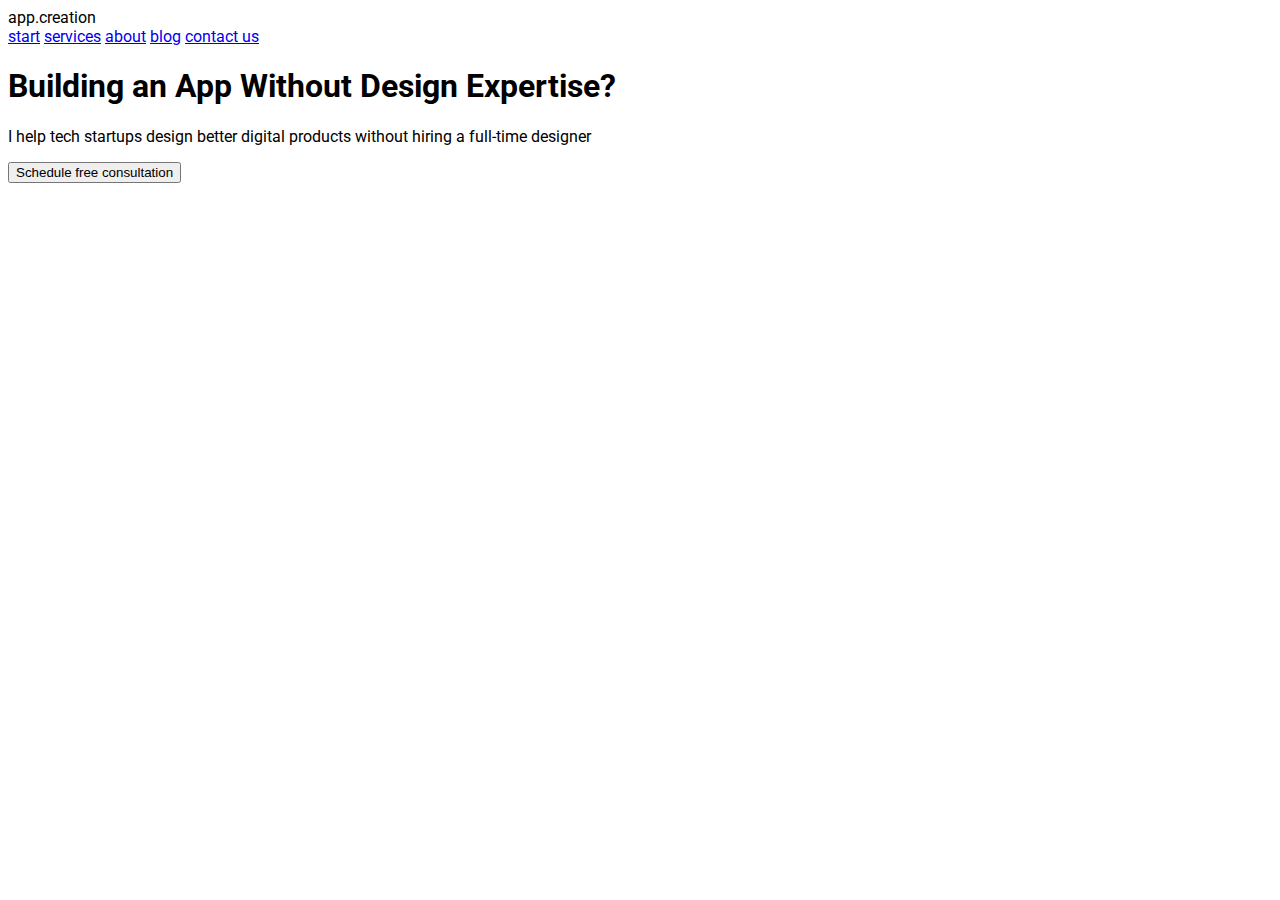
==== index.html @ 3b3ada28 "добавила в nav стиль и откорретировала пробел" ====
<!DOCTYPE html>
<html>
  <head>
    <meta charset="UTF-8">
    <title>HTML структура документа</title>
    <link rel="stylesheet" href="styles.css">
    <link href="https://fonts.googleapis.com/css2?family=Roboto:wght@400;700&display=swap" rel="stylesheet">
  </head>
  <body>
    <header class="header">
        <div class="logo">app.creation</div>
        <nav class="menu">
          <a class="menu__item" href="#">start</a>
          <a class="menu__item" href="#">services</a>
          <a class="menu__item" href="#">about</a>
          <a class="menu__item" href="#">blog</a>
          <a class="menu__item" href="#">contact us</a>
        </nav class="menu">
    </header>
    <section class="main-section">
      <main class="main-content">
        <h1 class="main-content__title">Building an App Without Design Expertise?</h1>
        <p class="main-content__subtitle">I help tech startups design better digital products without hiring a full-time designer</p>
        <button class="main-content__button" type="button" name="button">Schedule free consultation</button>
      </main>
      <div class="image-content">
        <img class="image-content__image" src="" alt="">
      </div>
    </section>
  </body>
</html>
---- styles.css ----
body {
  font-family: 'Roboto';
}
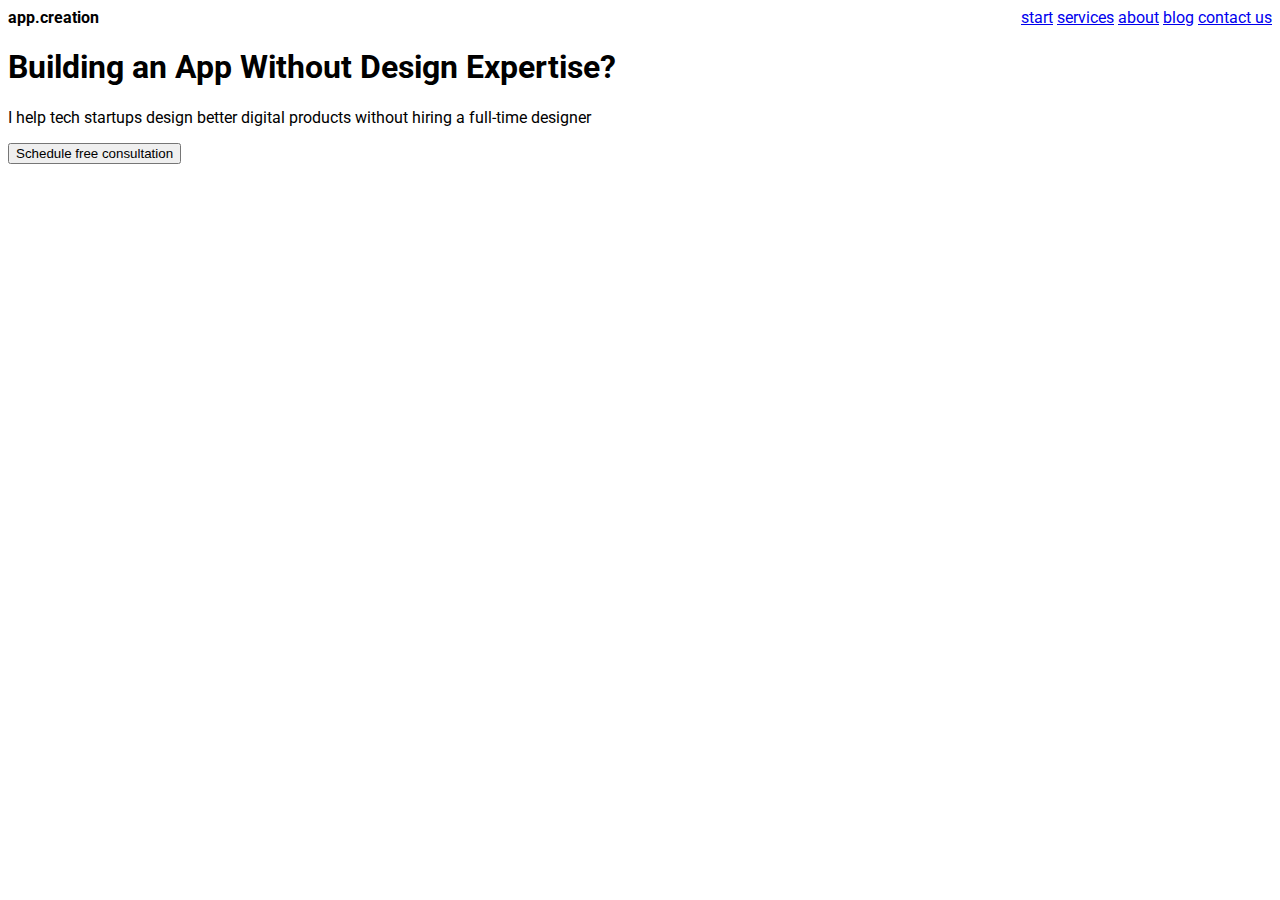
==== commit b3212a6c: "добавила стиль в header" ====
--- a/index.html
+++ b/index.html
@@ -4,7 +4,7 @@
     <meta charset="UTF-8">
     <title>HTML структура документа</title>
     <link rel="stylesheet" href="styles.css">
-    <link href="https://fonts.googleapis.com/css2?family=Roboto:wght@400;700&display=swap" rel="stylesheet">
+    <link href="https://fonts.googleapis.com/css2?family=Roboto:wght@400;500;700&display=swap" rel="stylesheet"> 
   </head>
   <body>
     <header class="header">
--- a/styles.css
+++ b/styles.css
@@ -1,3 +1,12 @@
 body {
   font-family: 'Roboto';
 }
+
+.logo {
+  font-weight: 700;
+}
+
+.header {
+  display: flex;
+  justify-content: space-between;
+}
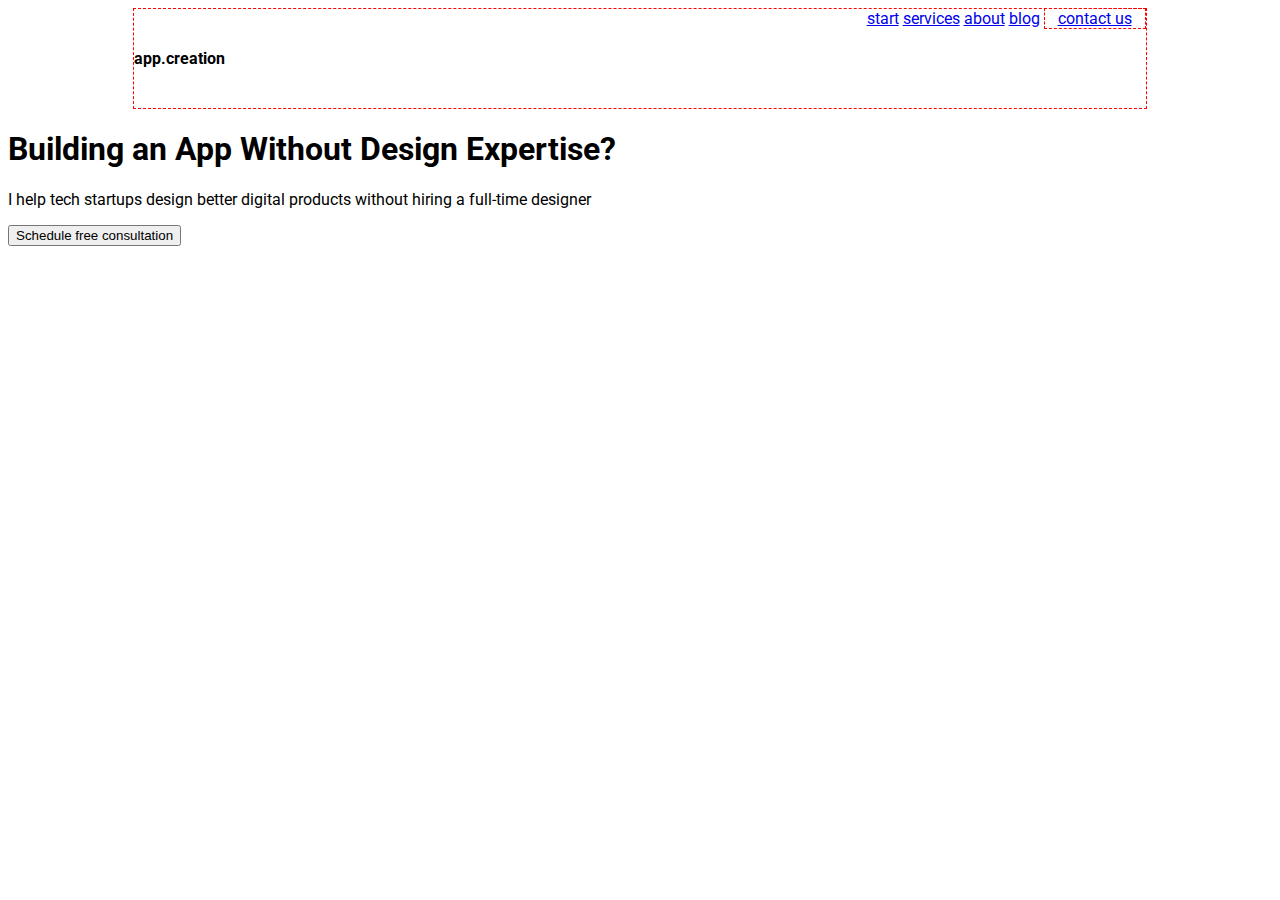
==== commit 9a5b5d0a: "работа со стилями" ====
--- a/index.html
+++ b/index.html
@@ -3,10 +3,11 @@
   <head>
     <meta charset="UTF-8">
     <title>HTML структура документа</title>
+    <link href="https://fonts.googleapis.com/css2?family=Roboto:wght@400;500;700&display=swap" rel="stylesheet">
     <link rel="stylesheet" href="styles.css">
-    <link href="https://fonts.googleapis.com/css2?family=Roboto:wght@400;500;700&display=swap" rel="stylesheet"> 
   </head>
   <body>
+   <div class="wrapper">
     <header class="header">
         <div class="logo">app.creation</div>
         <nav class="menu">
--- a/styles.css
+++ b/styles.css
@@ -4,9 +4,17 @@
 
 .logo {
   font-weight: 700;
+  padding: 40px 0;
 }
-
+.wrapper{
 .header {
   display: flex;
   justify-content: space-between;
+  margin: auto;
+  width: 80%;
+  border: dashed 1px red;
 }
+.menu__item:last-child{
+ padding: 0 13px;
+ border:dashed 1px red;
+}
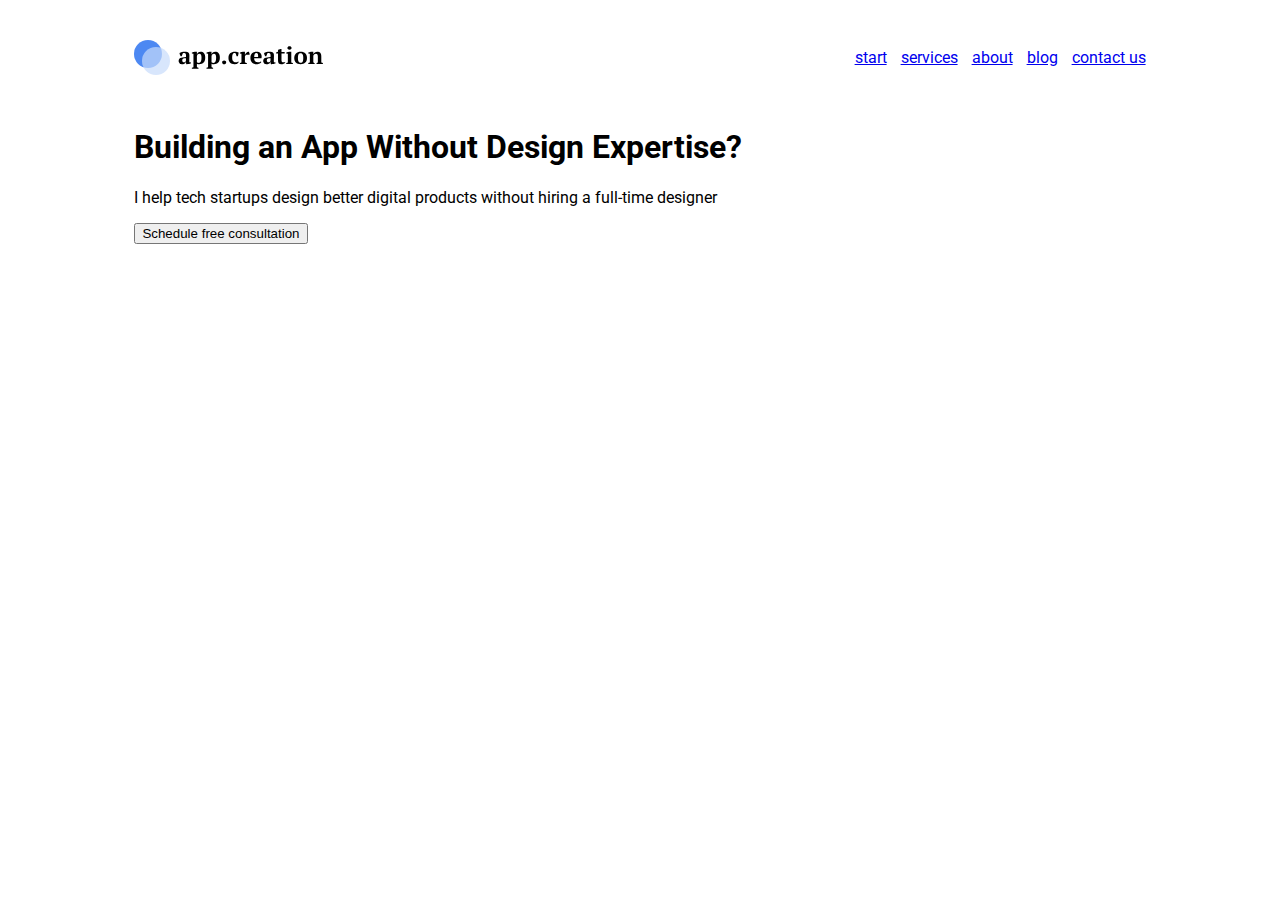
==== commit 2e0e7c16: "добавила логотип" ====
--- a/index.html
+++ b/index.html
@@ -9,7 +9,7 @@
   <body>
    <div class="wrapper">
     <header class="header">
-        <div class="logo">app.creation</div>
+        <div class="logo"></div>
         <nav class="menu">
           <a class="menu__item" href="#">start</a>
           <a class="menu__item" href="#">services</a>
--- a/styles.css
+++ b/styles.css
@@ -1,20 +1,31 @@
 body {
-  font-family: 'Roboto';
+  font-family: 'Roboto';sans-serif;
+  display: flex;
+  justify-content: center;
 }
 
 .logo {
-  font-weight: 700;
-  padding: 40px 0;
+  width: 190px;
+  height: 35px;
+  background: url(img/logo.svg);
 }
+
 .wrapper{
+  width: 80%;
+}
+
 .header {
   display: flex;
   justify-content: space-between;
   margin: auto;
-  width: 80%;
-  border: dashed 1px red;
+  width: 100%;
+  align-items: center;
 }
+
 .menu__item:last-child{
- padding: 0 13px;
- border:dashed 1px red;
+ margin: 0;
 }
+
+.menu {padding: 40px 0;}
+
+.menu__item {margin-right:10px;}
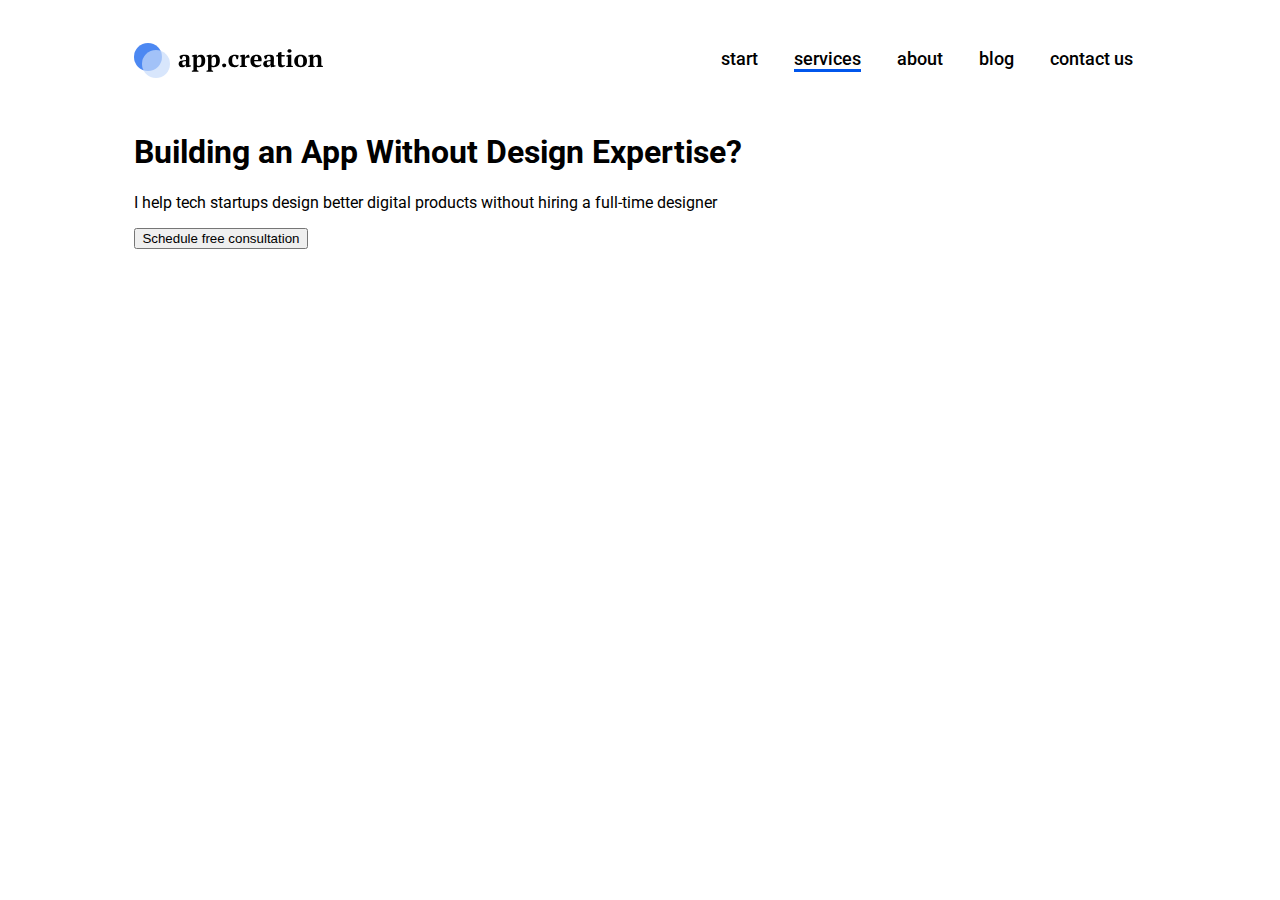
==== commit 4140c700: "настроили шапку" ====
--- a/index.html
+++ b/index.html
@@ -12,7 +12,7 @@
         <div class="logo"></div>
         <nav class="menu">
           <a class="menu__item" href="#">start</a>
-          <a class="menu__item" href="#">services</a>
+          <a class="menu__item menu__item_active" href="#">services</a>
           <a class="menu__item" href="#">about</a>
           <a class="menu__item" href="#">blog</a>
           <a class="menu__item" href="#">contact us</a>
--- a/styles.css
+++ b/styles.css
@@ -1,5 +1,5 @@
 body {
-  font-family: 'Roboto';sans-serif;
+  font-family: 'Roboto', sans-serif;
   display: flex;
   justify-content: center;
 }
@@ -26,6 +26,34 @@
  margin: 0;
 }
 
-.menu {padding: 40px 0;}
+.menu {
+  padding: 40px 0;
+  display: flex;
+}
 
-.menu__item {margin-right:10px;}
+.menu__item {
+ padding: 0 13px;
+ font: 500 18px/21px Roboto, arial, helvetica, sans-serif;
+ color: #000;
+ text-decoration: none;
+ margin-right:10px;
+}
+
+.menu__item:after {
+  display: block;
+  content: "";
+  width: 0;
+  height: 3px;
+  background: #0056EC;
+  opacity: 0;
+  transition: opacity 0.5s, width 0.5s;
+}
+
+.menu__item:hover{
+  opacity: 0.5;
+}
+
+.menu__item:hover::after, .menu__item_active::after {
+  opacity: 1;
+  width: 100%;
+}
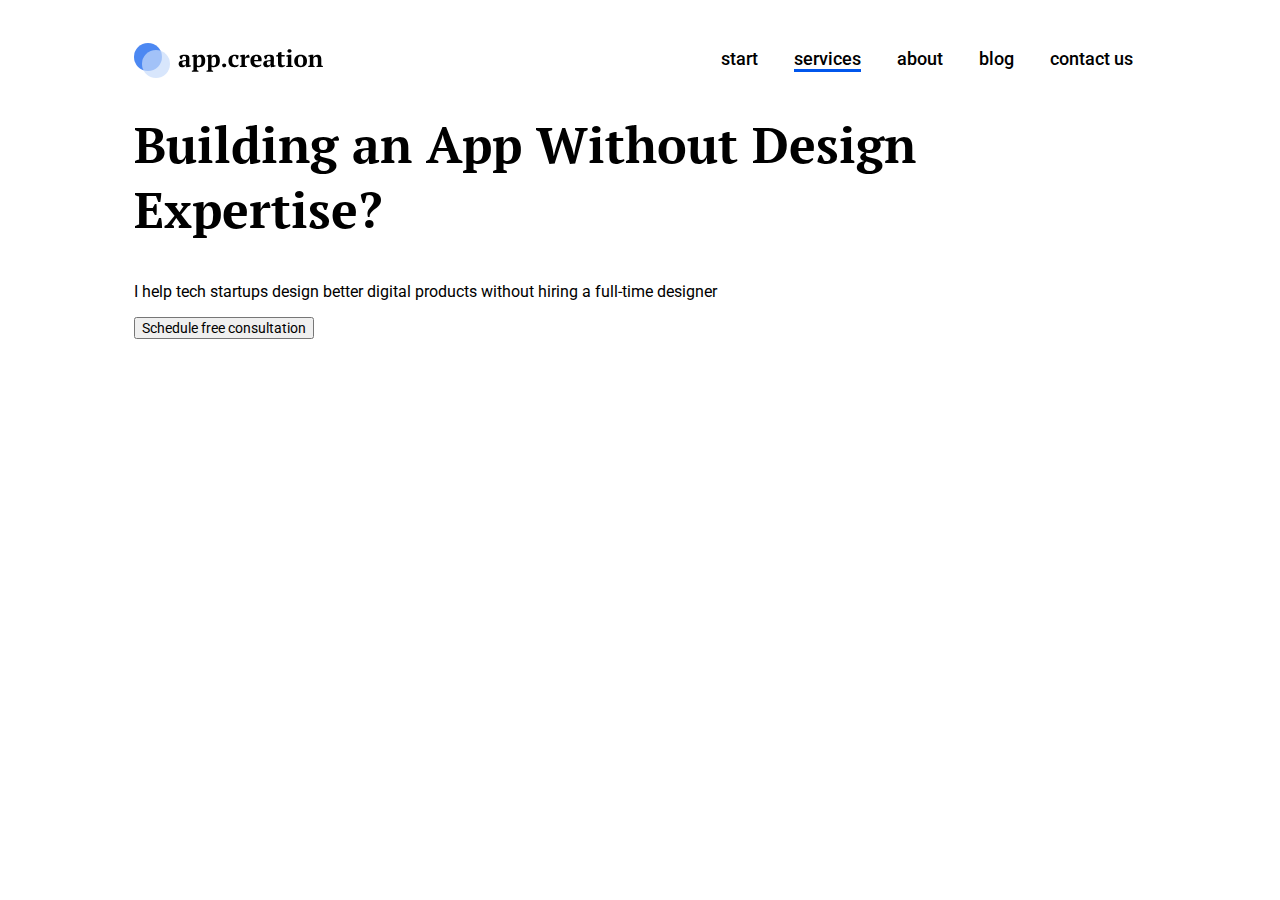
==== commit eb9a816f: "урок 8" ====
--- a/index.html
+++ b/index.html
@@ -5,6 +5,7 @@
     <title>HTML структура документа</title>
     <link href="https://fonts.googleapis.com/css2?family=Roboto:wght@400;500;700&display=swap" rel="stylesheet">
     <link rel="stylesheet" href="styles.css">
+    <link href="https://fonts.googleapis.com/css2?family=PT+Serif:wght@700&display=swap" rel="stylesheet">
   </head>
   <body>
    <div class="wrapper">
@@ -18,15 +19,11 @@
           <a class="menu__item" href="#">contact us</a>
         </nav class="menu">
     </header>
-    <section class="main-section">
-      <main class="main-content">
+    <section class="main-">
         <h1 class="main-content__title">Building an App Without Design Expertise?</h1>
-        <p class="main-content__subtitle">I help tech startups design better digital products without hiring a full-time designer</p>
-        <button class="main-content__button" type="button" name="button">Schedule free consultation</button>
-      </main>
-      <div class="image-content">
-        <img class="image-content__image" src="" alt="">
-      </div>
-    </section>
+        <p class="main-subtitle">I help tech startups design better digital products without hiring a full-time designer</p>
+        <button class="main__button" type="button" name="button">Schedule free consultation</button>
+      </section>
+         </section>
   </body>
 </html>
--- a/styles.css
+++ b/styles.css
@@ -57,3 +57,23 @@
   opacity: 1;
   width: 100%;
 }
+
+.main{
+  padding-top: 100px;
+  width: 37%;
+  background: no-repeat url{"./img/Frame.svg"};
+  border: 1px solid red;
+}
+.main-content__title{
+  margin: 0 0 40px 0;
+  font: bold 50px/65px 'PT Serif', arial, helvetica, sans-serif;
+}
+
+.main-content__subtitle{
+  margin: 0 0 41px 0;
+  font: 18/21px Roboto, arial, helvetica, sans-serif;
+}
+
+.main__button {
+font: 14px/16px Roboto, arial, helvetica, sans-serif;
+}
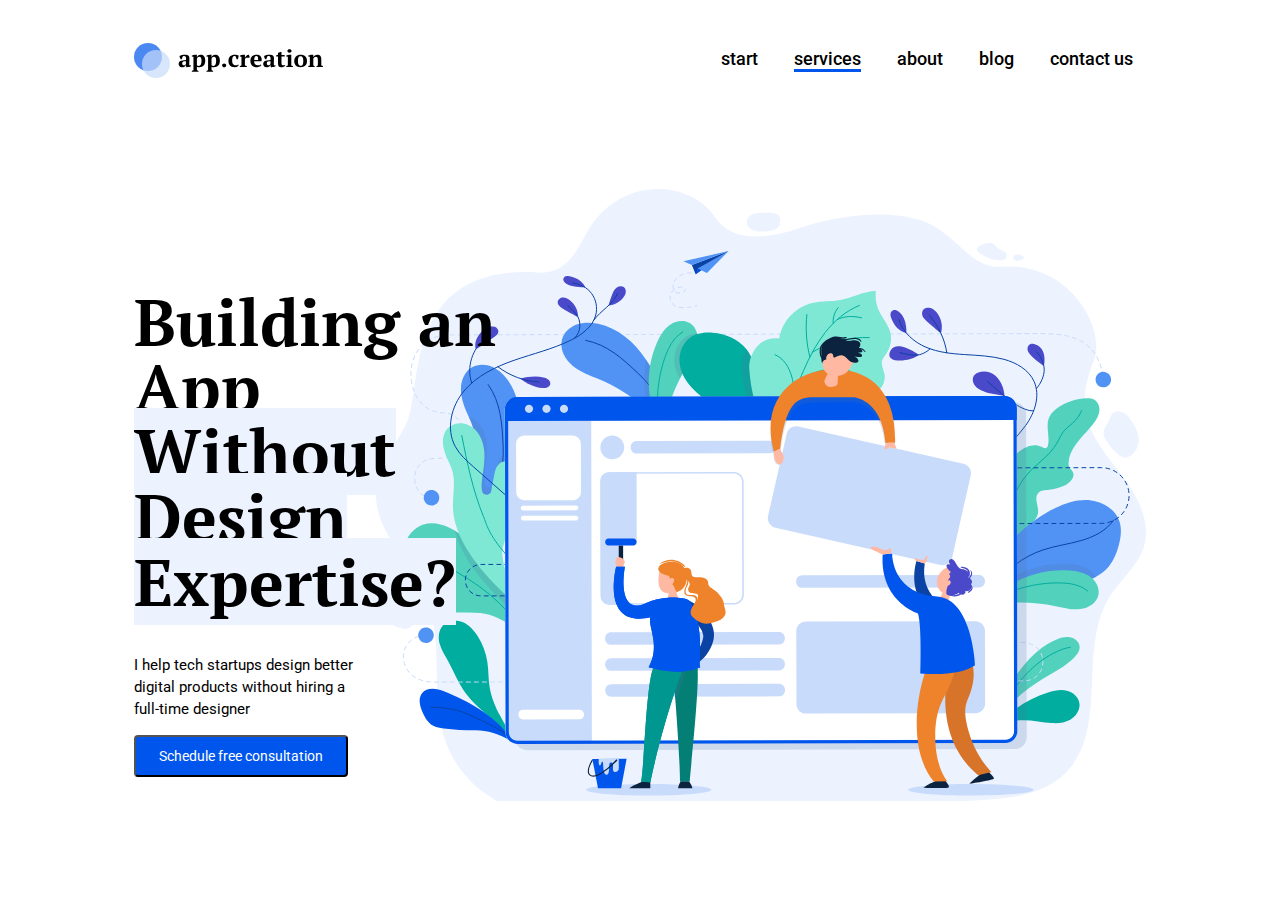
==== commit 31a3c70e: "настройка основного блока" ====
--- a/index.html
+++ b/index.html
@@ -17,13 +17,13 @@
           <a class="menu__item" href="#">about</a>
           <a class="menu__item" href="#">blog</a>
           <a class="menu__item" href="#">contact us</a>
-        </nav class="menu">
+        </nav>
     </header>
-    <section class="main-">
-        <h1 class="main-content__title">Building an App Without Design Expertise?</h1>
+    <section class="main">
+        <h1 class="main-content__title">Building an App<span> Without Design Expertise?</span></h1>
         <p class="main-subtitle">I help tech startups design better digital products without hiring a full-time designer</p>
         <button class="main__button" type="button" name="button">Schedule free consultation</button>
       </section>
-         </section>
+    </div>
   </body>
 </html>
--- a/styles.css
+++ b/styles.css
@@ -20,6 +20,7 @@
   margin: auto;
   width: 100%;
   align-items: center;
+  margin-bottom: 6vw;
 }
 
 .menu__item:last-child{
@@ -60,20 +61,38 @@
 
 .main{
   padding-top: 100px;
+  background: top right no-repeat url("./img/Frame.svg");
+  height: 40vw;
   width: 37%;
-  background: no-repeat url{"./img/Frame.svg"};
-  border: 1px solid red;
+  padding-right: 63%;
+
 }
 .main-content__title{
   margin: 0 0 40px 0;
-  font: bold 50px/65px 'PT Serif', arial, helvetica, sans-serif;
+  font: bold 65px/65px 'PT Serif', arial, helvetica, sans-serif;
 }
 
 .main-content__subtitle{
   margin: 0 0 41px 0;
   font: 18/21px Roboto, arial, helvetica, sans-serif;
+
 }
 
 .main__button {
-font: 14px/16px Roboto, arial, helvetica, sans-serif;
+font: 14px/18px Roboto, arial, helvetica, sans-serif;
+background-color: #0056EC;
+padding: 0.8vw 1.8vw;
+color: white;
+border-radius: 4px;
+
 }
+
+.main-content__title span {
+ background-color: #ECF3FF;
+ line-height: 4.5vw;
+}
+
+.main-subtitle {
+ font: 15px/22px Roboto;
+ width: 60%;
+}
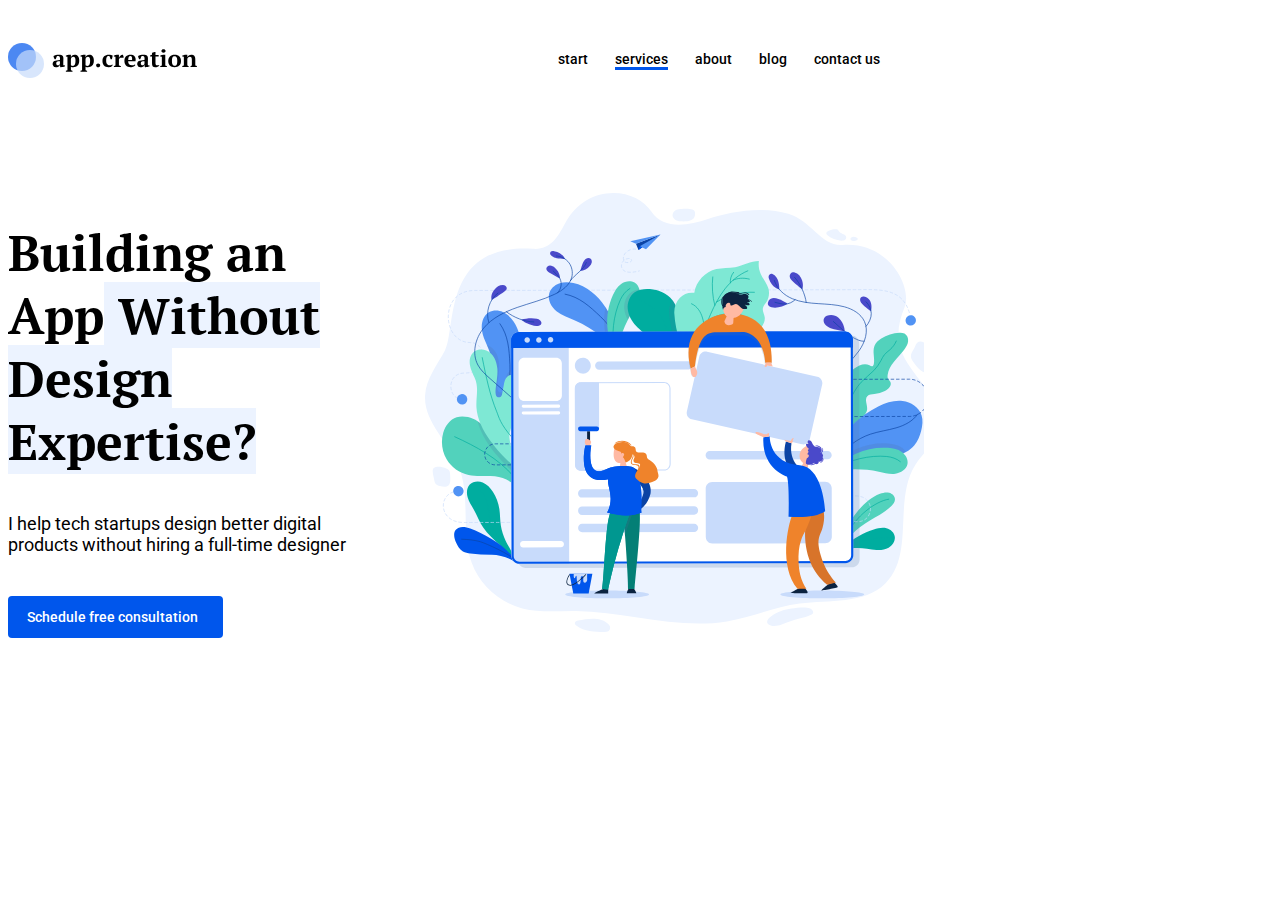
==== commit bace1723: "адаптирование под 1366" ====
--- a/index.html
+++ b/index.html
@@ -2,6 +2,7 @@
 <html>
   <head>
     <meta charset="UTF-8">
+    <meta name="viewport" content="width=device-width, initial-scale=1">
     <title>HTML структура документа</title>
     <link href="https://fonts.googleapis.com/css2?family=Roboto:wght@400;500;700&display=swap" rel="stylesheet">
     <link rel="stylesheet" href="styles.css">
@@ -21,7 +22,7 @@
     </header>
     <section class="main">
         <h1 class="main-content__title">Building an App<span> Without Design Expertise?</span></h1>
-        <p class="main-subtitle">I help tech startups design better digital products without hiring a full-time designer</p>
+        <p class="main-subtitle">I help tech startups design better digital products without hiring a&nbsp;full-time designer</p>
         <button class="main__button" type="button" name="button">Schedule free consultation</button>
       </section>
     </div>
--- a/styles.css
+++ b/styles.css
@@ -1,98 +1,149 @@
-body {
-  font-family: 'Roboto', sans-serif;
-  display: flex;
-  justify-content: center;
+{
+ font-family: 'Roboto', sans-serif;
+ display: flex;
+ justify-content: center;
 }
 
 .logo {
-  width: 190px;
-  height: 35px;
-  background: url(img/logo.svg);
+ width: 190px;
+ height: 35px;
+ background: url(img/logo.svg);
 }
 
-.wrapper{
-  width: 80%;
+.wrapper {
+ width: 80%;
 }
 
 .header {
-  display: flex;
-  justify-content: space-between;
-  margin: auto;
-  width: 100%;
-  align-items: center;
-  margin-bottom: 6vw;
+ display: flex;
+ justify-content: space-between;
+ margin: auto;
+ width: 100%;
+ align-items: center;
+ margin-bottom: 130px;
 }
 
-.menu__item:last-child{
- margin: 0;
+.menu__item:last-child {
+margin: 0;
+
 }
 
 .menu {
-  padding: 40px 0;
-  display: flex;
+ padding: 40px 0;
+ display: flex;
 }
 
 .menu__item {
- padding: 0 13px;
- font: 500 18px/21px Roboto, arial, helvetica, sans-serif;
- color: #000;
- text-decoration: none;
- margin-right:10px;
+font: 500 18px/21px Roboto, arial, helvetica, sans-serif;
+color: #000;
+text-decoration: none;
+margin-right:27px;
 }
 
 .menu__item:after {
-  display: block;
-  content: "";
-  width: 0;
-  height: 3px;
-  background: #0056EC;
-  opacity: 0;
-  transition: opacity 0.5s, width 0.5s;
+ display: block;
+ content: "";
+ width: 0;
+ height: 3px;
+ background: #0056EC;
+ opacity: 0;
+ transition: opacity 0.5s, width 0.5s;
 }
 
-.menu__item:hover{
-  opacity: 0.5;
+.menu__item:hover {
+ opacity: 0.5;
 }
 
 .menu__item:hover::after, .menu__item_active::after {
-  opacity: 1;
-  width: 100%;
+ opacity: 1;
+ width: 100%;
 }
 
 .main{
-  padding-top: 100px;
-  background: top right no-repeat url("./img/Frame.svg");
-  height: 40vw;
-  width: 37%;
-  padding-right: 63%;
+ padding-top: 73px;
+ background: top right no-repeat url("./img/Frame.svg");
+ height: 40vw;
+ width: 37%;
+ padding-right: 63%;
 
 }
 .main-content__title{
-  margin: 0 0 40px 0;
-  font: bold 65px/65px 'PT Serif', arial, helvetica, sans-serif;
+ margin: 0 0 40px 0;
+ font: bold 66px/87px 'PT Serif', arial, helvetica, sans-serif;
 }
 
 .main-content__subtitle{
-  margin: 0 0 41px 0;
-  font: 18/21px Roboto, arial, helvetica, sans-serif;
+ margin: 0 0 41px 0;
+ font: 18/21px Roboto, arial, helvetica, sans-serif;
 
 }
 
 .main__button {
-font: 14px/18px Roboto, arial, helvetica, sans-serif;
+font: 18px/18px Roboto, arial, helvetica, sans-serif;
 background-color: #0056EC;
-padding: 0.8vw 1.8vw;
+padding: 20px 30px 20px 20px;
 color: white;
 border-radius: 4px;
-
+border: none;
 }
 
 .main-content__title span {
- background-color: #ECF3FF;
- line-height: 4.5vw;
+background-color: #ECF3FF;
+line-height: 4.5vw;
 }
 
 .main-subtitle {
- font: 15px/22px Roboto;
- width: 60%;
+font: 22px/26px Roboto;
+max-width: 430px;
 }
+
+.main_title {
+ margin-bottom: 44px;
+ font:bold 30px/39px pt_serif, arial, helvetica, sans-serif;
+}
+
+.main_subtitle {
+ margin-bottom: 25px;
+ font: 500 16px/19px Roboto, arial, helvetica, sans-serif;
+}
+
+.main__button {
+font: 500 14px/16px Roboto, arial, helvetica, sans-serif;
+}
+
+
+@media (max-width: 1367px) {
+
+ .main-content__title {
+   font-size: 50px;
+   line-height: 63px;
+ }
+ .menu__item {
+   font: 500 14px/16px Roboto, arial, helvetica, sans-serif;
+ }
+
+ .main-subtitle {
+   font: 18px/21px Roboto;
+ }
+ .main {
+   background-size: 514px;
+   width: 42%;
+   background-position: 417px 45px;
+ }
+ .wrapper {
+   width: 69%;
+ }
+ .header {
+   margin-bottom: 35px;
+ }
+ .logo {
+   height: 35;
+ }
+ .main__button {
+   padding: 13px 25px 13px 19px;
+   margin: 23px 0 0 0;
+ }
+ .menu {
+   padding: 43px 0;
+ }
+}
